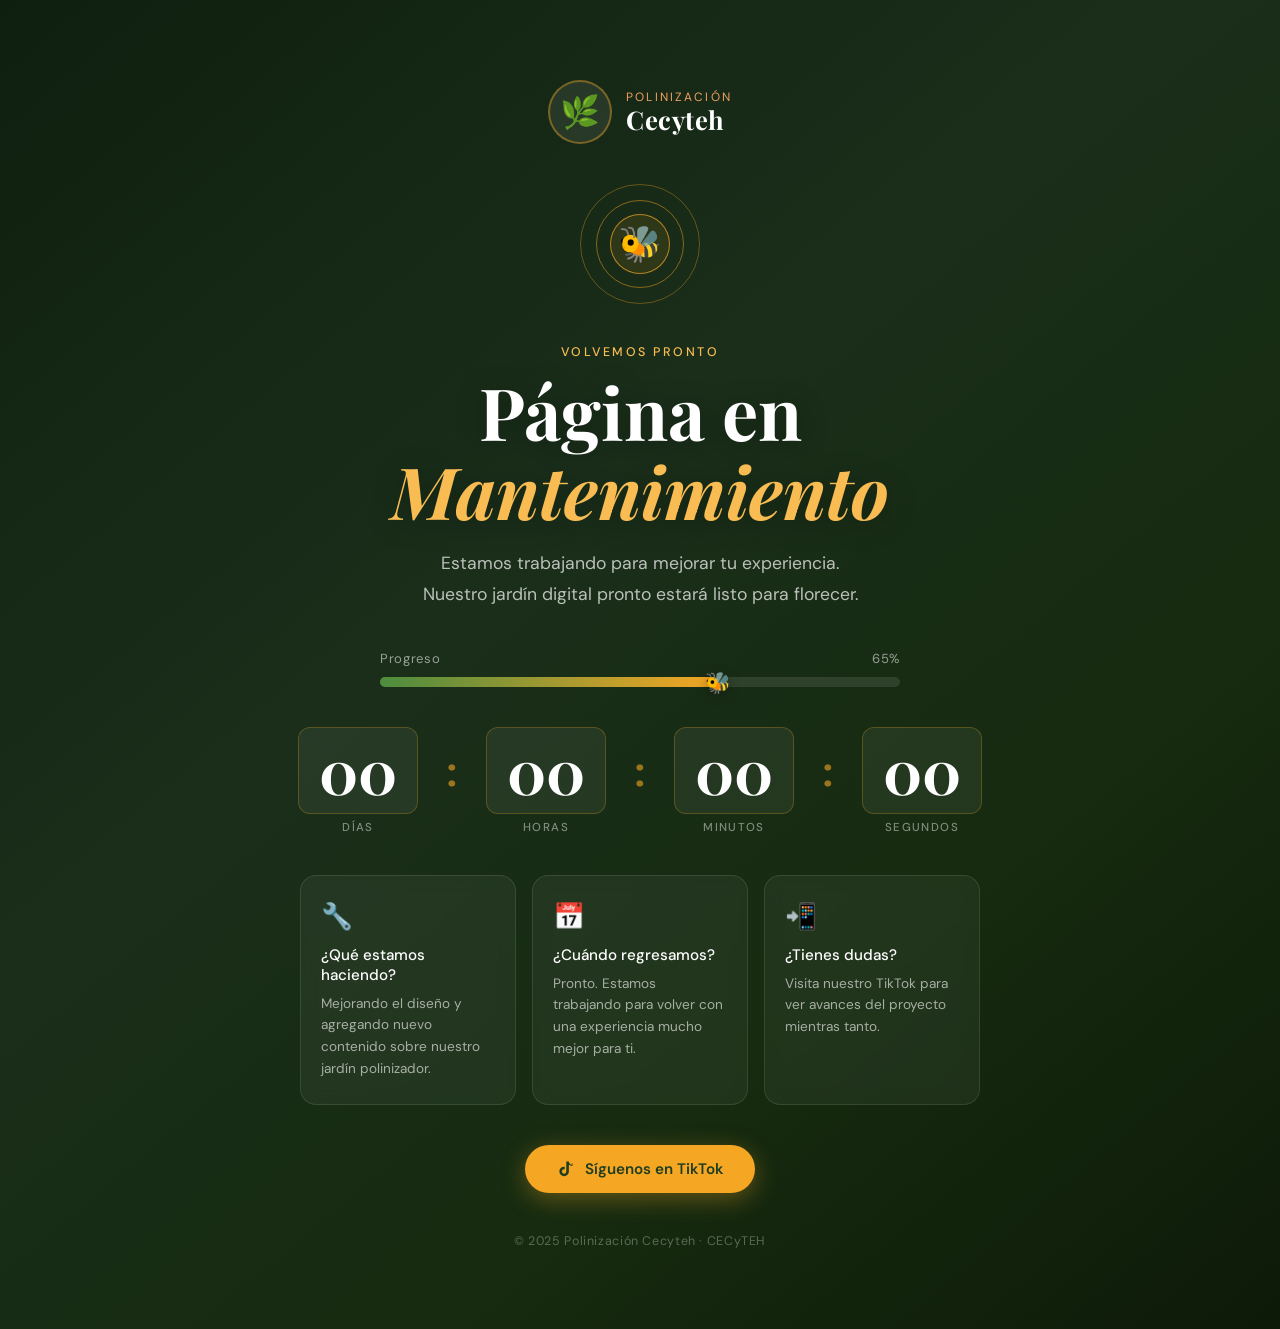
==== mantenimiento.html @ b18c9e75 "Add files via upload" ====
<!DOCTYPE html>
<html lang="es">
<head>
  <meta charset="UTF-8" />
  <meta name="viewport" content="width=device-width, initial-scale=1.0" />
  <title>En Mantenimiento · Polinización Cecyteh</title>
  <link rel="preconnect" href="https://fonts.googleapis.com" />
  <link rel="preconnect" href="https://fonts.gstatic.com" crossorigin />
  <link href="https://fonts.googleapis.com/css2?family=Playfair+Display:ital,wght@0,700;1,400&family=DM+Sans:wght@300;400;500&display=swap" rel="stylesheet" />
  <link rel="stylesheet" href="mantenimiento.css" />
</head>
<body>

  <!-- Partículas animadas de fondo -->
  <div class="particles" aria-hidden="true">
    <span class="particle">🌿</span>
    <span class="particle">🌸</span>
    <span class="particle">🐝</span>
    <span class="particle">🌼</span>
    <span class="particle">🦋</span>
    <span class="particle">🌱</span>
    <span class="particle">🌻</span>
    <span class="particle">🐝</span>
  </div>

  <main class="maintenance-page">

    <!-- Logo / Brand -->
    <div class="brand reveal">
      <!-- ✅ Cambia "img/logo.png" por tu logo real -->
      <img src="img/logo.png" alt="Polinización Cecyteh" class="brand-logo"
           onerror="this.style.display='none'; this.nextElementSibling.style.display='flex'" />
      <!-- Ícono de respaldo si no hay logo -->
      <div class="brand-fallback" style="display:none">🌿</div>
      <div class="brand-text">
        <span class="brand-sub">Polinización</span>
        <span class="brand-name">Cecyteh</span>
      </div>
    </div>

    <!-- Ícono central animado -->
    <div class="center-icon reveal delay-1" aria-hidden="true">
      <div class="icon-ring ring-1"></div>
      <div class="icon-ring ring-2"></div>
      <div class="icon-ring ring-3"></div>
      <span class="icon-bee">🐝</span>
    </div>

    <!-- Título principal -->
    <div class="content reveal delay-2">
      <p class="eyebrow">Volvemos pronto</p>
      <h1 class="title">
        Página en
        <em>Mantenimiento</em>
      </h1>
      <p class="desc">
        Estamos trabajando para mejorar tu experiencia.<br />
        Nuestro jardín digital pronto estará listo para florecer.
      </p>
    </div>

    <!-- Barra de progreso animada -->
    <div class="progress-wrap reveal delay-3" aria-label="Progreso del mantenimiento">
      <div class="progress-header">
        <span>Progreso</span>
        <span id="progressPct">0%</span>
      </div>
      <div class="progress-bar" role="progressbar" aria-valuenow="0" aria-valuemin="0" aria-valuemax="100">
        <div class="progress-fill" id="progressFill"></div>
        <div class="progress-bee" aria-hidden="true">🐝</div>
      </div>
    </div>

    <!-- Contador regresivo -->
    <!-- ✅ Cambia la fecha en mantenimiento.css o directamente en el script de mantenimiento.js -->
    <div class="countdown reveal delay-3" aria-label="Tiempo restante">
      <div class="count-item">
        <span class="count-num" id="cDias">00</span>
        <span class="count-label">Días</span>
      </div>
      <span class="count-sep" aria-hidden="true">:</span>
      <div class="count-item">
        <span class="count-num" id="cHoras">00</span>
        <span class="count-label">Horas</span>
      </div>
      <span class="count-sep" aria-hidden="true">:</span>
      <div class="count-item">
        <span class="count-num" id="cMinutos">00</span>
        <span class="count-label">Minutos</span>
      </div>
      <span class="count-sep" aria-hidden="true">:</span>
      <div class="count-item">
        <span class="count-num" id="cSegundos">00</span>
        <span class="count-label">Segundos</span>
      </div>
    </div>

    <!-- Tarjetas informativas -->
    <div class="info-cards reveal delay-3">
      <div class="info-card">
        <span class="info-icon" aria-hidden="true">🔧</span>
        <h3>¿Qué estamos haciendo?</h3>
        <p>Mejorando el diseño y agregando nuevo contenido sobre nuestro jardín polinizador.</p>
      </div>
      <div class="info-card">
        <span class="info-icon" aria-hidden="true">📅</span>
        <h3>¿Cuándo regresamos?</h3>
        <p>Pronto. Estamos trabajando para volver con una experiencia mucho mejor para ti.</p>
      </div>
      <div class="info-card">
        <span class="info-icon" aria-hidden="true">📲</span>
        <h3>¿Tienes dudas?</h3>
        <p>Visita nuestro TikTok para ver avances del proyecto mientras tanto.</p>
      </div>
    </div>

    <!-- Botón TikTok -->
    <!-- ✅ Cambia el href si tienes un perfil de TikTok específico -->
    <a href="https://www.tiktok.com/" target="_blank" rel="noopener noreferrer"
       class="btn-tiktok reveal delay-3">
      <svg viewBox="0 0 24 24" fill="currentColor" aria-hidden="true">
        <path d="M19.59 6.69a4.83 4.83 0 0 1-3.77-4.25V2h-3.45v13.67a2.89 2.89 0 0 1-2.88 2.5 2.89 2.89 0 0 1-2.89-2.89 2.89 2.89 0 0 1 2.89-2.89c.28 0 .54.04.79.1V9.01a6.32 6.32 0 0 0-.79-.05 6.34 6.34 0 0 0-6.34 6.34 6.34 6.34 0 0 0 6.34 6.34 6.34 6.34 0 0 0 6.33-6.34l-.01-8.91a8.16 8.16 0 0 0 4.77 1.52V4.47a4.85 4.85 0 0 1-1-.02z"/>
      </svg>
      Síguenos en TikTok
    </a>

    <!-- Footer mínimo -->
    <footer class="mini-footer reveal">
      <p>© 2025 Polinización Cecyteh · CECyTEH</p>
    </footer>

  </main>

  <script src="mantenimiento.js"></script>
</body>
</html>
---- mantenimiento.css ----
/* ================================================================
   POLINIZACIÓN CECYTEH — mantenimiento.css
   Paleta: Verde oscuro #1f3d1f · Dorado #f5a623 · Naranja #e07b2a
   ================================================================ */

/* ----------------------------------------------------------------
   VARIABLES
   ---------------------------------------------------------------- */
:root {
  --green-900: #0f1f0f;
  --green-800: #1a2e1a;
  --green-700: #1f3d1f;
  --green-600: #2d5228;
  --green-400: #4d8c3f;
  --green-200: #a8cc90;
  --green-100: #e8f0e2;

  --gold-500: #f5a623;
  --gold-400: #f8bc52;
  --gold-300: #fbd07e;
  --gold-100: #fef6e4;

  --orange-500: #e07b2a;
  --orange-300: #f0a060;

  --white: #ffffff;
  --cream: #f9f6f0;

  --font-display: 'Playfair Display', Georgia, serif;
  --font-body: 'DM Sans', system-ui, sans-serif;

  --ease-spring: cubic-bezier(0.34, 1.56, 0.64, 1);
  --ease: cubic-bezier(0.25, 0.46, 0.45, 0.94);
}

/* ----------------------------------------------------------------
   RESET
   ---------------------------------------------------------------- */
*, *::before, *::after { box-sizing: border-box; margin: 0; padding: 0; }

html { font-size: 16px; }

body {
  font-family: var(--font-body);
  /* Fondo: gradiente verde oscuro del logo */
  background: linear-gradient(140deg,
    var(--green-900) 0%,
    var(--green-800) 40%,
    #162b10 70%,
    #0d1a08 100%
  );
  min-height: 100svh;
  color: var(--white);
  overflow-x: hidden;
  position: relative;
}

/* ----------------------------------------------------------------
   PARTÍCULAS FLOTANTES DE FONDO
   ---------------------------------------------------------------- */
.particles {
  position: fixed;
  inset: 0;
  pointer-events: none;
  z-index: 0;
  overflow: hidden;
}

.particle {
  position: absolute;
  font-size: 1.4rem;
  opacity: 0;
  animation: particleFloat linear infinite;
  user-select: none;
}

/* Posición y timing distintos para cada partícula */
.particle:nth-child(1)  { left:  5%; animation-duration: 14s; animation-delay:  0s;   font-size: 1.2rem; }
.particle:nth-child(2)  { left: 15%; animation-duration: 18s; animation-delay:  3s;   font-size: 1.6rem; }
.particle:nth-child(3)  { left: 28%; animation-duration: 12s; animation-delay:  1.5s; font-size: 1.8rem; }
.particle:nth-child(4)  { left: 42%; animation-duration: 20s; animation-delay:  5s;   font-size: 1.3rem; }
.particle:nth-child(5)  { left: 58%; animation-duration: 16s; animation-delay:  2s;   font-size: 1.5rem; }
.particle:nth-child(6)  { left: 70%; animation-duration: 22s; animation-delay:  7s;   font-size: 1.1rem; }
.particle:nth-child(7)  { left: 82%; animation-duration: 15s; animation-delay:  4s;   font-size: 1.7rem; }
.particle:nth-child(8)  { left: 93%; animation-duration: 19s; animation-delay:  0.5s; font-size: 1.3rem; }

@keyframes particleFloat {
  0%   { transform: translateY(110vh) rotate(0deg);   opacity: 0; }
  10%  { opacity: 0.25; }
  90%  { opacity: 0.15; }
  100% { transform: translateY(-15vh) rotate(360deg); opacity: 0; }
}

/* ----------------------------------------------------------------
   PÁGINA PRINCIPAL
   ---------------------------------------------------------------- */
.maintenance-page {
  position: relative;
  z-index: 1;
  min-height: 100svh;
  display: flex;
  flex-direction: column;
  align-items: center;
  justify-content: center;
  gap: 40px;
  padding: clamp(40px, 8vw, 80px) clamp(20px, 5vw, 60px);
  text-align: center;
}

/* ----------------------------------------------------------------
   BRAND / LOGO
   ---------------------------------------------------------------- */
.brand {
  display: flex;
  align-items: center;
  gap: 14px;
}

.brand-logo {
  height: 64px;
  width: 64px;
  object-fit: contain;
  border-radius: 50%;
  background: rgba(255,255,255,0.08);
  padding: 4px;
  border: 2px solid rgba(245, 166, 35, 0.4);
  animation: logoPulse 3s ease-in-out infinite;
}

@keyframes logoPulse {
  0%, 100% { box-shadow: 0 0 0 0 rgba(245, 166, 35, 0); }
  50%       { box-shadow: 0 0 0 10px rgba(245, 166, 35, 0.12); }
}

.brand-fallback {
  width: 64px;
  height: 64px;
  border-radius: 50%;
  background: rgba(255,255,255,0.08);
  border: 2px solid rgba(245, 166, 35, 0.4);
  font-size: 2rem;
  align-items: center;
  justify-content: center;
}

.brand-text {
  display: flex;
  flex-direction: column;
  align-items: flex-start;
  line-height: 1.1;
}

.brand-sub {
  font-size: 0.75rem;
  letter-spacing: 0.18em;
  text-transform: uppercase;
  color: var(--orange-300);
  font-weight: 400;
}

.brand-name {
  font-family: var(--font-display);
  font-size: 1.6rem;
  font-weight: 700;
  color: var(--white);
  letter-spacing: 0.02em;
}

/* ----------------------------------------------------------------
   ÍCONO CENTRAL CON ANILLOS
   ---------------------------------------------------------------- */
.center-icon {
  position: relative;
  width: 120px;
  height: 120px;
  display: flex;
  align-items: center;
  justify-content: center;
}

.icon-ring {
  position: absolute;
  border-radius: 50%;
  border: 1.5px solid;
  animation: ringPulse 3s ease-in-out infinite;
}

.ring-1 {
  width: 120px;
  height: 120px;
  border-color: rgba(245, 166, 35, 0.35);
  animation-delay: 0s;
}

.ring-2 {
  width: 88px;
  height: 88px;
  border-color: rgba(245, 166, 35, 0.5);
  animation-delay: 0.4s;
}

.ring-3 {
  width: 60px;
  height: 60px;
  background: rgba(245, 166, 35, 0.1);
  border-color: rgba(245, 166, 35, 0.7);
  animation-delay: 0.8s;
}

@keyframes ringPulse {
  0%, 100% { transform: scale(1);    opacity: 0.6; }
  50%       { transform: scale(1.06); opacity: 1; }
}

.icon-bee {
  font-size: 2.2rem;
  position: relative;
  z-index: 1;
  animation: beeFloat 2.5s ease-in-out infinite;
}

@keyframes beeFloat {
  0%, 100% { transform: translateY(0) rotate(-5deg); }
  50%       { transform: translateY(-8px) rotate(5deg); }
}

/* ----------------------------------------------------------------
   CONTENIDO TEXTUAL
   ---------------------------------------------------------------- */
.eyebrow {
  font-size: 0.78rem;
  font-weight: 500;
  letter-spacing: 0.2em;
  text-transform: uppercase;
  color: var(--gold-400);
  margin-bottom: 12px;
  display: block;
}

.title {
  font-family: var(--font-display);
  font-size: clamp(2.4rem, 6vw, 4.5rem);
  font-weight: 700;
  line-height: 1.1;
  color: var(--white);
  margin-bottom: 18px;
  text-shadow: 0 4px 30px rgba(0,0,0,0.3);
}

.title em {
  font-style: italic;
  color: var(--gold-400);
  display: block;
}

.desc {
  font-size: clamp(0.95rem, 1.5vw, 1.1rem);
  color: rgba(255,255,255,0.7);
  line-height: 1.75;
  max-width: 500px;
  margin: 0 auto;
}

/* ----------------------------------------------------------------
   BARRA DE PROGRESO
   ---------------------------------------------------------------- */
.progress-wrap {
  width: 100%;
  max-width: 520px;
}

.progress-header {
  display: flex;
  justify-content: space-between;
  font-size: 0.82rem;
  color: rgba(255,255,255,0.55);
  margin-bottom: 10px;
  letter-spacing: 0.05em;
}

.progress-bar {
  height: 10px;
  background: rgba(255,255,255,0.1);
  border-radius: 99px;
  overflow: visible;
  position: relative;
}

.progress-fill {
  height: 100%;
  background: linear-gradient(90deg, var(--green-400), var(--gold-500));
  border-radius: 99px;
  width: 0%;
  transition: width 2s var(--ease);
  position: relative;
}

.progress-bee {
  position: absolute;
  top: 50%;
  left: 0%;
  transform: translate(-50%, -50%);
  font-size: 1.3rem;
  transition: left 2s var(--ease);
  pointer-events: none;
  filter: drop-shadow(0 2px 6px rgba(0,0,0,0.4));
}

/* ----------------------------------------------------------------
   CONTADOR REGRESIVO
   ---------------------------------------------------------------- */
.countdown {
  display: flex;
  align-items: center;
  gap: clamp(10px, 3vw, 28px);
}

.count-item {
  display: flex;
  flex-direction: column;
  align-items: center;
  gap: 6px;
}

.count-num {
  font-family: var(--font-display);
  font-size: clamp(2.2rem, 5vw, 3.8rem);
  font-weight: 700;
  color: var(--white);
  line-height: 1;
  background: rgba(255,255,255,0.06);
  border: 1px solid rgba(245, 166, 35, 0.25);
  border-radius: 12px;
  padding: 12px 20px;
  min-width: clamp(70px, 12vw, 100px);
  text-align: center;
  transition: all 0.3s var(--ease-spring);
}

.count-num.flip {
  transform: scale(1.08);
  color: var(--gold-400);
}

.count-label {
  font-size: 0.72rem;
  letter-spacing: 0.12em;
  text-transform: uppercase;
  color: rgba(255,255,255,0.45);
  font-weight: 500;
}

.count-sep {
  font-family: var(--font-display);
  font-size: 2.5rem;
  font-weight: 700;
  color: var(--gold-500);
  opacity: 0.6;
  margin-bottom: 22px;
  animation: sepBlink 1s step-start infinite;
}

@keyframes sepBlink {
  0%, 100% { opacity: 0.6; }
  50%       { opacity: 0.15; }
}

/* ----------------------------------------------------------------
   TARJETAS INFO
   ---------------------------------------------------------------- */
.info-cards {
  display: grid;
  grid-template-columns: repeat(auto-fit, minmax(200px, 1fr));
  gap: 16px;
  width: 100%;
  max-width: 680px;
}

.info-card {
  background: rgba(255,255,255,0.05);
  border: 1px solid rgba(255,255,255,0.1);
  border-radius: 16px;
  padding: 24px 20px;
  text-align: left;
  backdrop-filter: blur(8px);
  transition: all 0.35s var(--ease-spring);
}

.info-card:hover {
  background: rgba(255,255,255,0.08);
  border-color: rgba(245, 166, 35, 0.35);
  transform: translateY(-5px);
}

.info-icon {
  font-size: 1.6rem;
  display: block;
  margin-bottom: 12px;
}

.info-card h3 {
  font-size: 0.95rem;
  font-weight: 500;
  color: var(--white);
  margin-bottom: 8px;
}

.info-card p {
  font-size: 0.85rem;
  color: rgba(255,255,255,0.6);
  line-height: 1.6;
}

/* ----------------------------------------------------------------
   BOTÓN TIKTOK
   ---------------------------------------------------------------- */
.btn-tiktok {
  display: inline-flex;
  align-items: center;
  gap: 10px;
  background: var(--gold-500);
  color: var(--green-700);
  border-radius: 99px;
  padding: 14px 32px;
  font-family: var(--font-body);
  font-size: 0.95rem;
  font-weight: 600;
  text-decoration: none;
  transition: all 0.3s var(--ease-spring);
  box-shadow: 0 6px 24px rgba(245, 166, 35, 0.35);
}

.btn-tiktok svg {
  width: 18px;
  height: 18px;
  flex-shrink: 0;
}

.btn-tiktok:hover {
  background: var(--gold-400);
  transform: translateY(-4px) scale(1.04);
  box-shadow: 0 12px 36px rgba(245, 166, 35, 0.5);
}

/* ----------------------------------------------------------------
   FOOTER MÍNIMO
   ---------------------------------------------------------------- */
.mini-footer p {
  font-size: 0.78rem;
  color: rgba(255,255,255,0.3);
  letter-spacing: 0.05em;
}

/* ----------------------------------------------------------------
   ANIMACIONES DE ENTRADA
   ---------------------------------------------------------------- */
.reveal {
  opacity: 0;
  transform: translateY(28px);
  transition: opacity 0.7s var(--ease), transform 0.7s var(--ease);
}

.reveal.visible {
  opacity: 1;
  transform: none;
}

.delay-1 { transition-delay: 0.15s; }
.delay-2 { transition-delay: 0.3s; }
.delay-3 { transition-delay: 0.5s; }

/* ----------------------------------------------------------------
   RESPONSIVE
   ---------------------------------------------------------------- */
@media (max-width: 600px) {
  .maintenance-page { gap: 28px; }

  .countdown { gap: 8px; }

  .count-num {
    padding: 10px 14px;
    min-width: 60px;
    border-radius: 10px;
  }

  .info-cards { grid-template-columns: 1fr; }

  .brand-name { font-size: 1.3rem; }
  .brand-logo { height: 50px; width: 50px; }

  .center-icon { width: 90px; height: 90px; }
  .ring-1 { width: 90px; height: 90px; }
  .ring-2 { width: 66px; height: 66px; }
  .ring-3 { width: 44px; height: 44px; }
}

@media (prefers-reduced-motion: reduce) {
  *, *::before, *::after {
    animation-duration: 0.01ms !important;
    transition-duration: 0.01ms !important;
  }
}
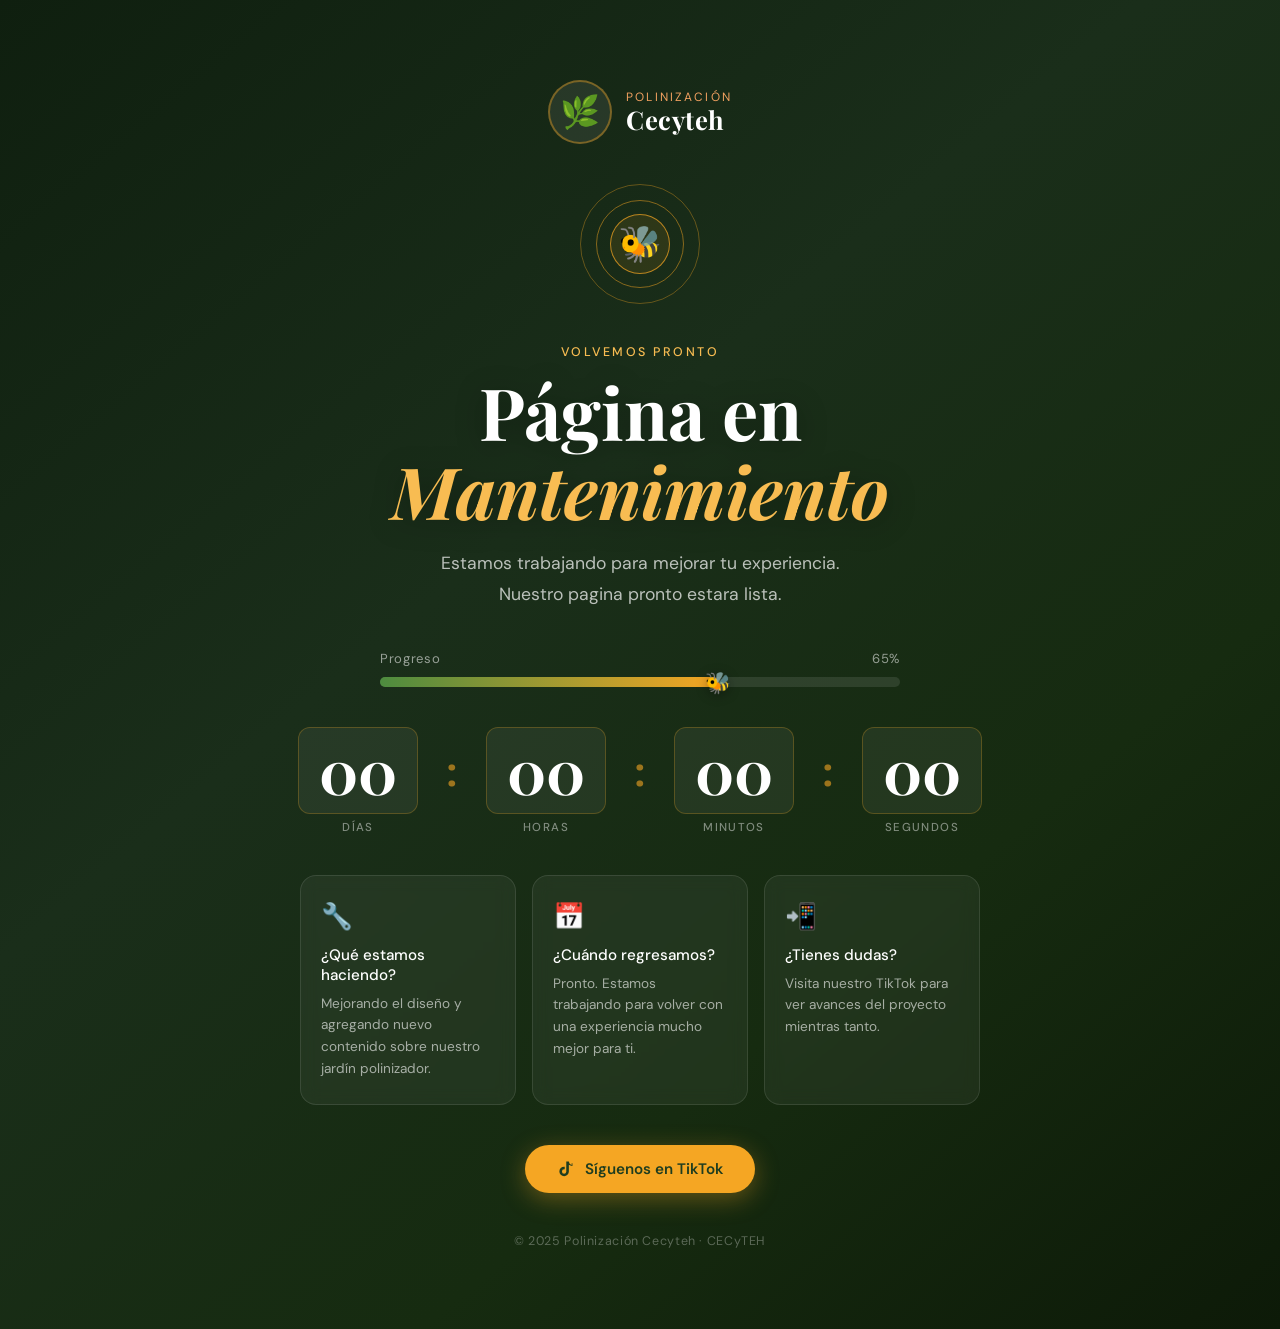
==== commit c652e0d7: "Update mantenimiento.html" ====
--- a/mantenimiento.html
+++ b/mantenimiento.html
@@ -11,7 +11,7 @@
 </head>
 <body>
 
-  <!-- Partículas animadas de fondo -->
+  
   <div class="particles" aria-hidden="true">
     <span class="particle">🌿</span>
     <span class="particle">🌸</span>
@@ -25,12 +25,12 @@
 
   <main class="maintenance-page">
 
-    <!-- Logo / Brand -->
+    
     <div class="brand reveal">
-      <!-- ✅ Cambia "img/logo.png" por tu logo real -->
+      
       <img src="img/logo.png" alt="Polinización Cecyteh" class="brand-logo"
            onerror="this.style.display='none'; this.nextElementSibling.style.display='flex'" />
-      <!-- Ícono de respaldo si no hay logo -->
+      
       <div class="brand-fallback" style="display:none">🌿</div>
       <div class="brand-text">
         <span class="brand-sub">Polinización</span>
@@ -38,7 +38,7 @@
       </div>
     </div>
 
-    <!-- Ícono central animado -->
+    
     <div class="center-icon reveal delay-1" aria-hidden="true">
       <div class="icon-ring ring-1"></div>
       <div class="icon-ring ring-2"></div>
@@ -46,7 +46,7 @@
       <span class="icon-bee">🐝</span>
     </div>
 
-    <!-- Título principal -->
+    
     <div class="content reveal delay-2">
       <p class="eyebrow">Volvemos pronto</p>
       <h1 class="title">
@@ -55,11 +55,11 @@
       </h1>
       <p class="desc">
         Estamos trabajando para mejorar tu experiencia.<br />
-        Nuestro jardín digital pronto estará listo para florecer.
+        Nuestro pagina pronto estara lista.
       </p>
     </div>
 
-    <!-- Barra de progreso animada -->
+    
     <div class="progress-wrap reveal delay-3" aria-label="Progreso del mantenimiento">
       <div class="progress-header">
         <span>Progreso</span>
@@ -72,7 +72,6 @@
     </div>
 
     <!-- Contador regresivo -->
-    <!-- ✅ Cambia la fecha en mantenimiento.css o directamente en el script de mantenimiento.js -->
     <div class="countdown reveal delay-3" aria-label="Tiempo restante">
       <div class="count-item">
         <span class="count-num" id="cDias">00</span>
@@ -114,9 +113,8 @@
       </div>
     </div>
 
-    <!-- Botón TikTok -->
-    <!-- ✅ Cambia el href si tienes un perfil de TikTok específico -->
-    <a href="https://www.tiktok.com/" target="_blank" rel="noopener noreferrer"
+   
+    <a href="https://www.tiktok.com/@cecyte_polinizacion?_r=1&_t=ZS-960BilubVdl" target="_blank" rel="noopener noreferrer"
        class="btn-tiktok reveal delay-3">
       <svg viewBox="0 0 24 24" fill="currentColor" aria-hidden="true">
         <path d="M19.59 6.69a4.83 4.83 0 0 1-3.77-4.25V2h-3.45v13.67a2.89 2.89 0 0 1-2.88 2.5 2.89 2.89 0 0 1-2.89-2.89 2.89 2.89 0 0 1 2.89-2.89c.28 0 .54.04.79.1V9.01a6.32 6.32 0 0 0-.79-.05 6.34 6.34 0 0 0-6.34 6.34 6.34 6.34 0 0 0 6.34 6.34 6.34 6.34 0 0 0 6.33-6.34l-.01-8.91a8.16 8.16 0 0 0 4.77 1.52V4.47a4.85 4.85 0 0 1-1-.02z"/>
@@ -124,7 +122,7 @@
       Síguenos en TikTok
     </a>
 
-    <!-- Footer mínimo -->
+    
     <footer class="mini-footer reveal">
       <p>© 2025 Polinización Cecyteh · CECyTEH</p>
     </footer>
